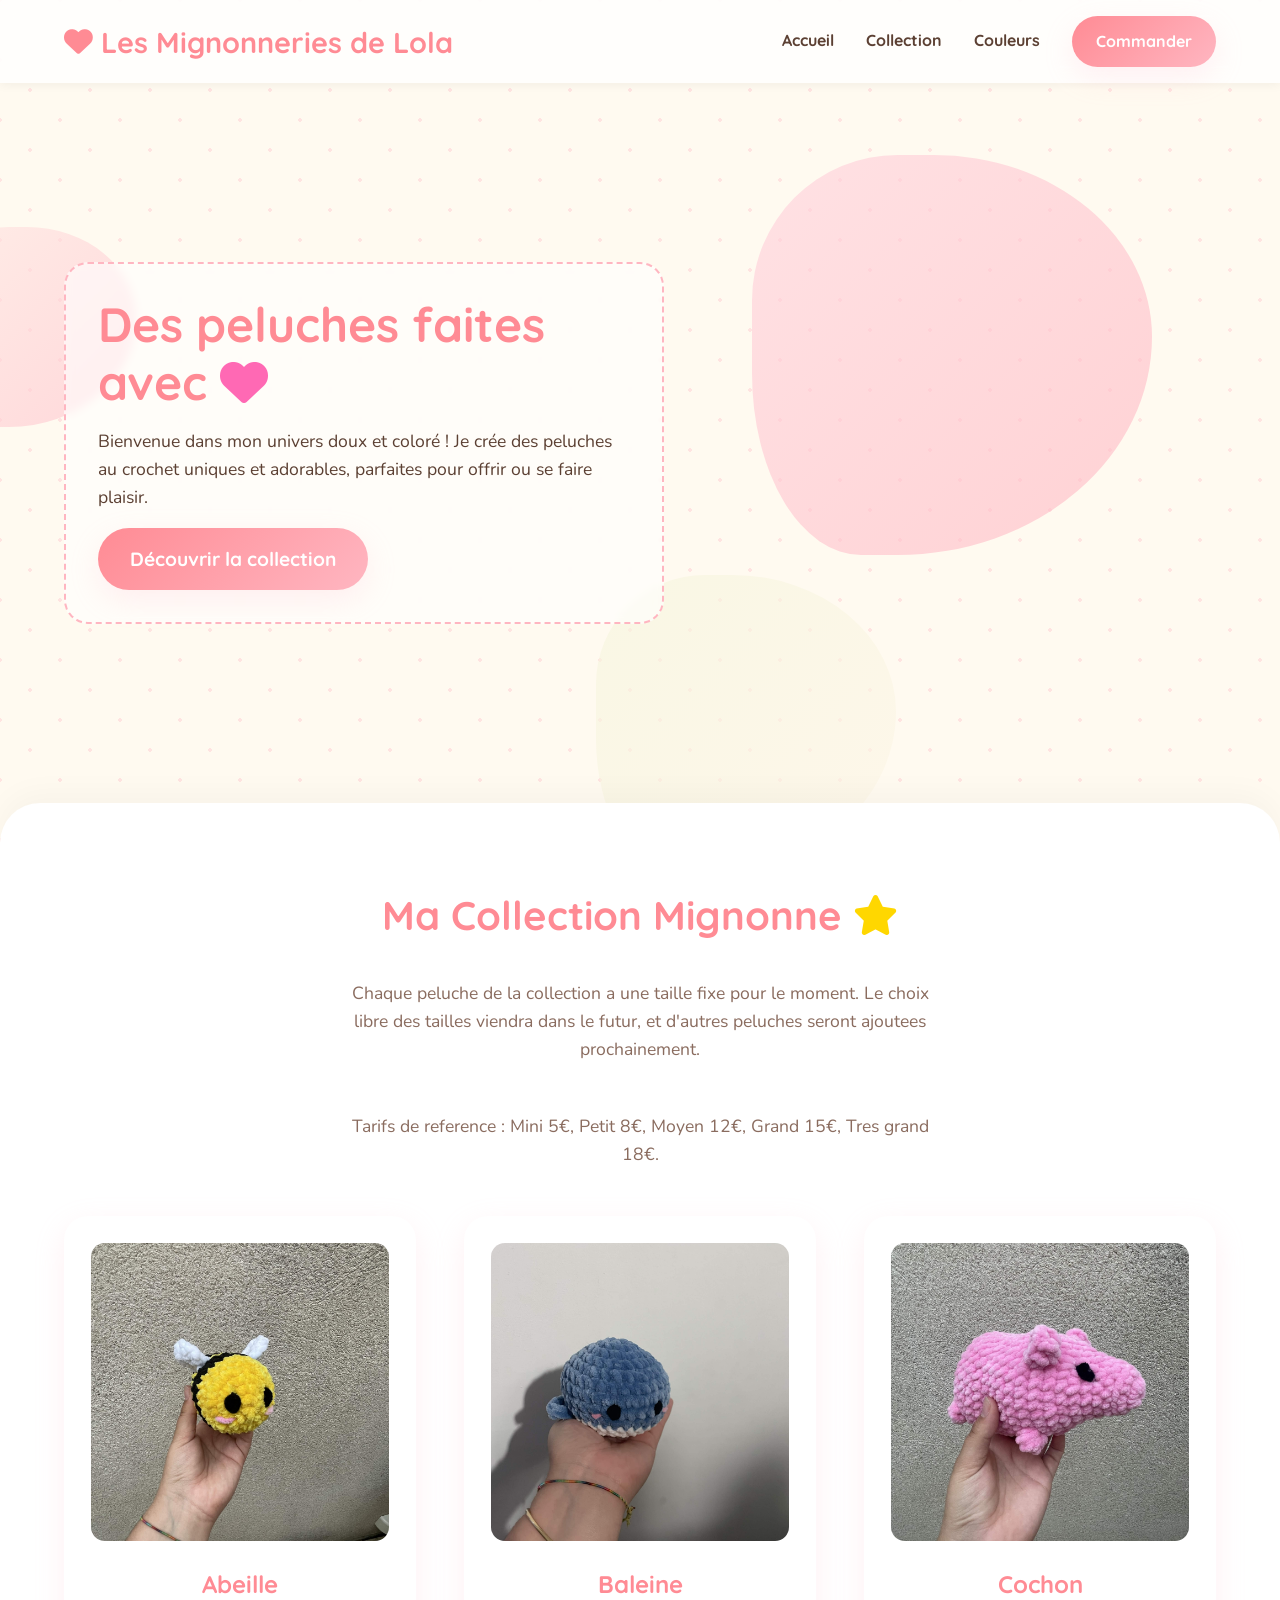
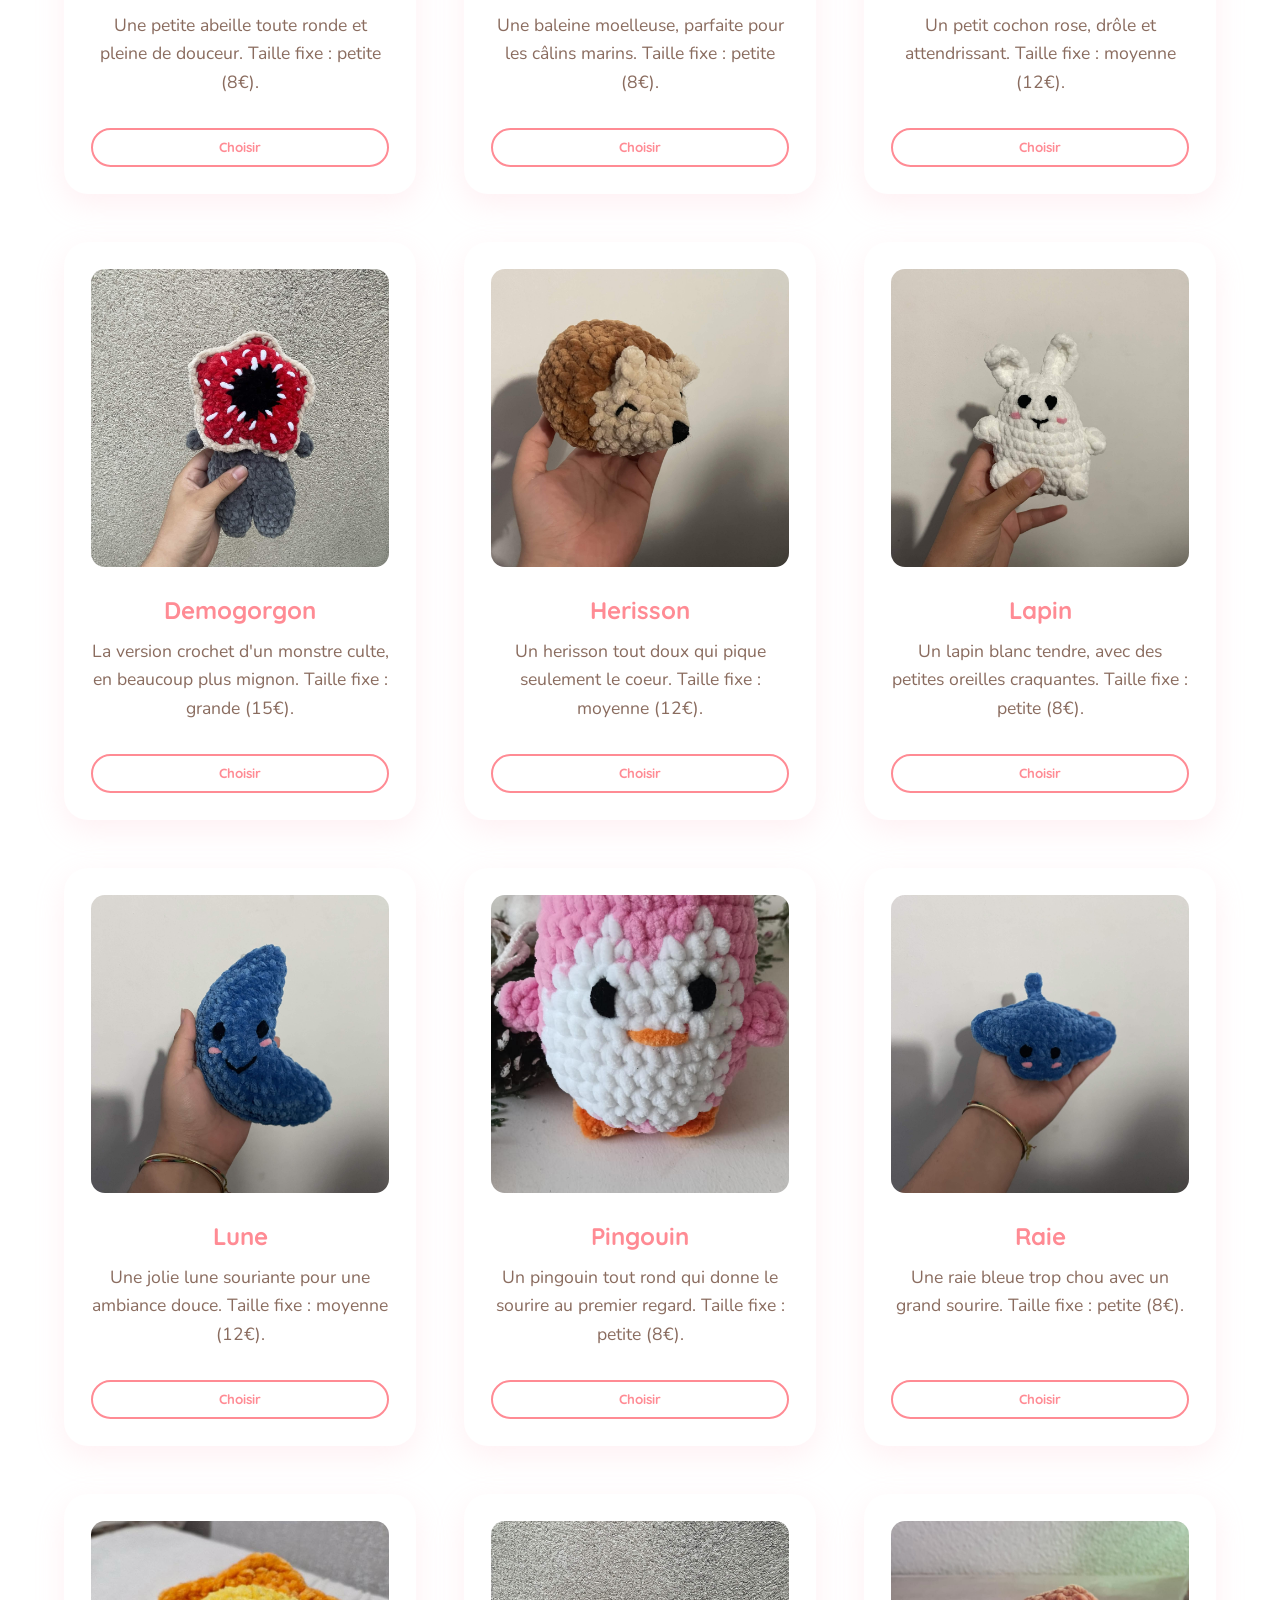
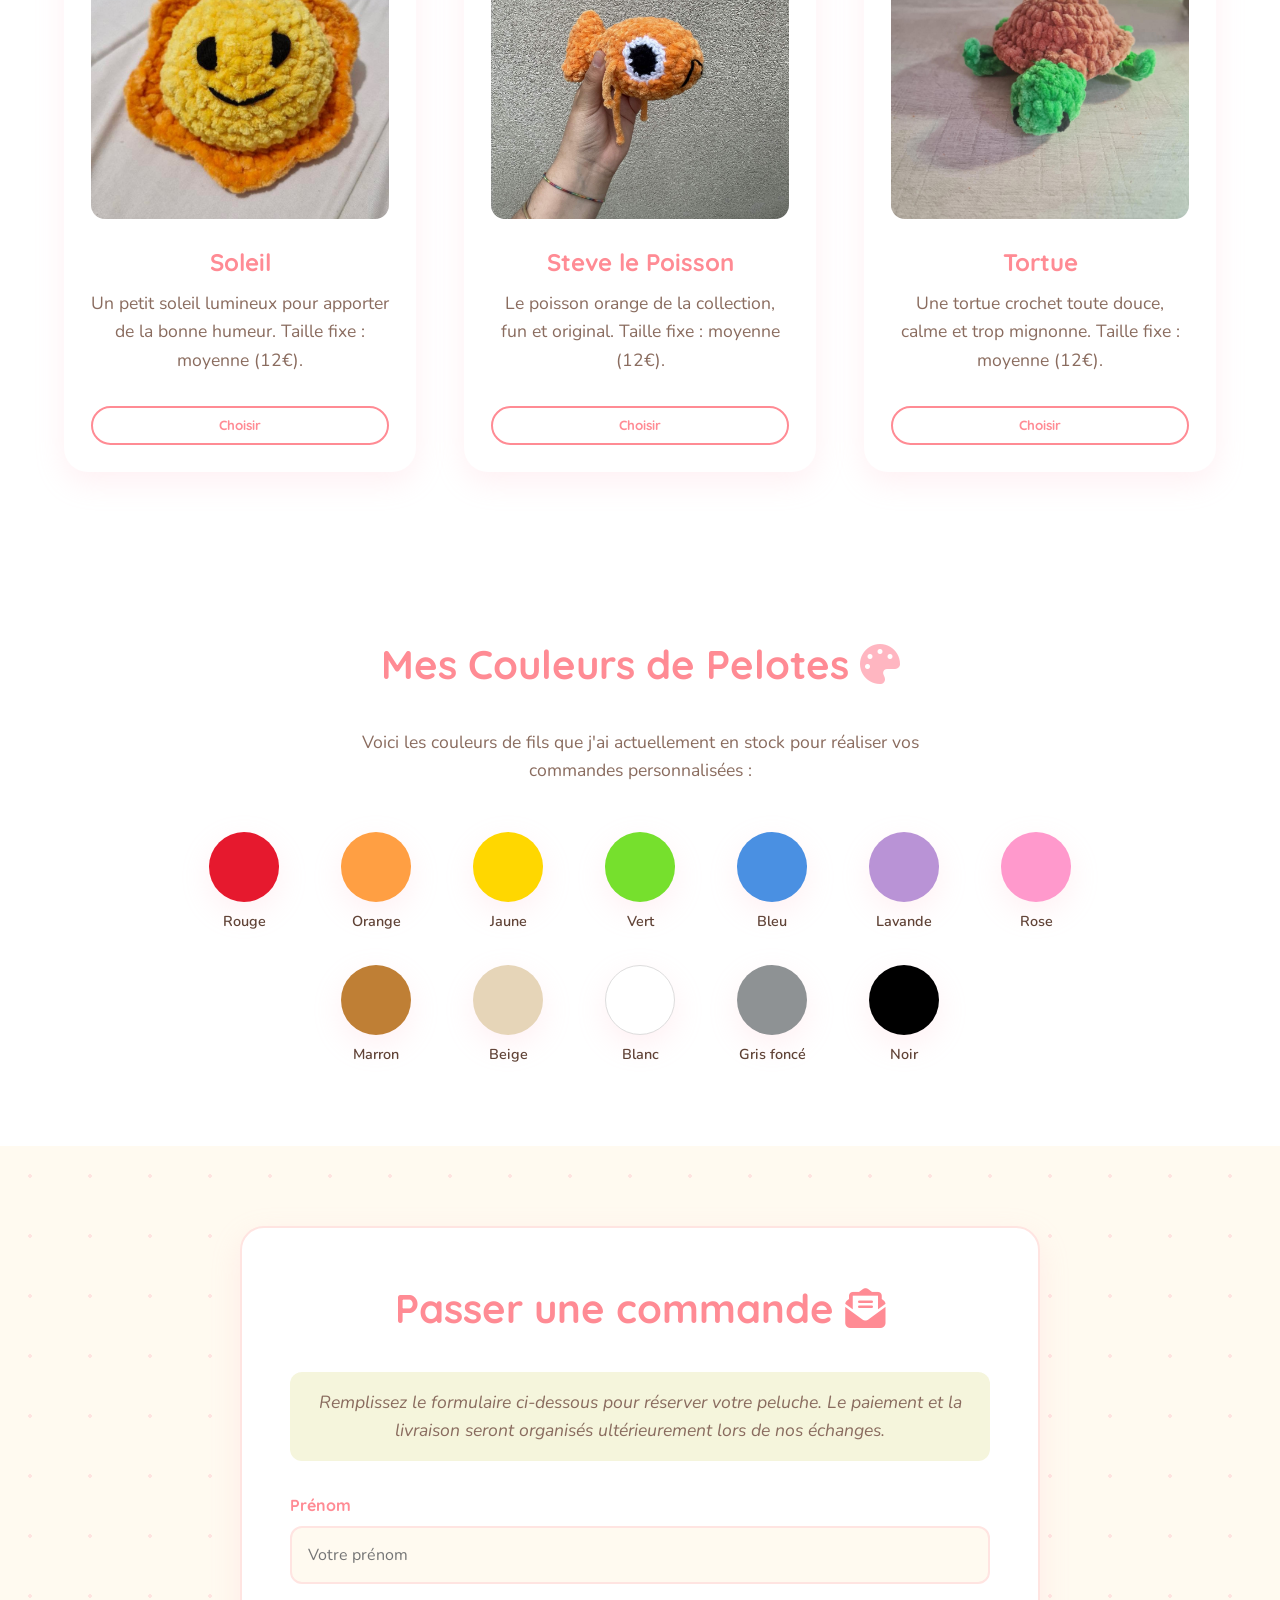
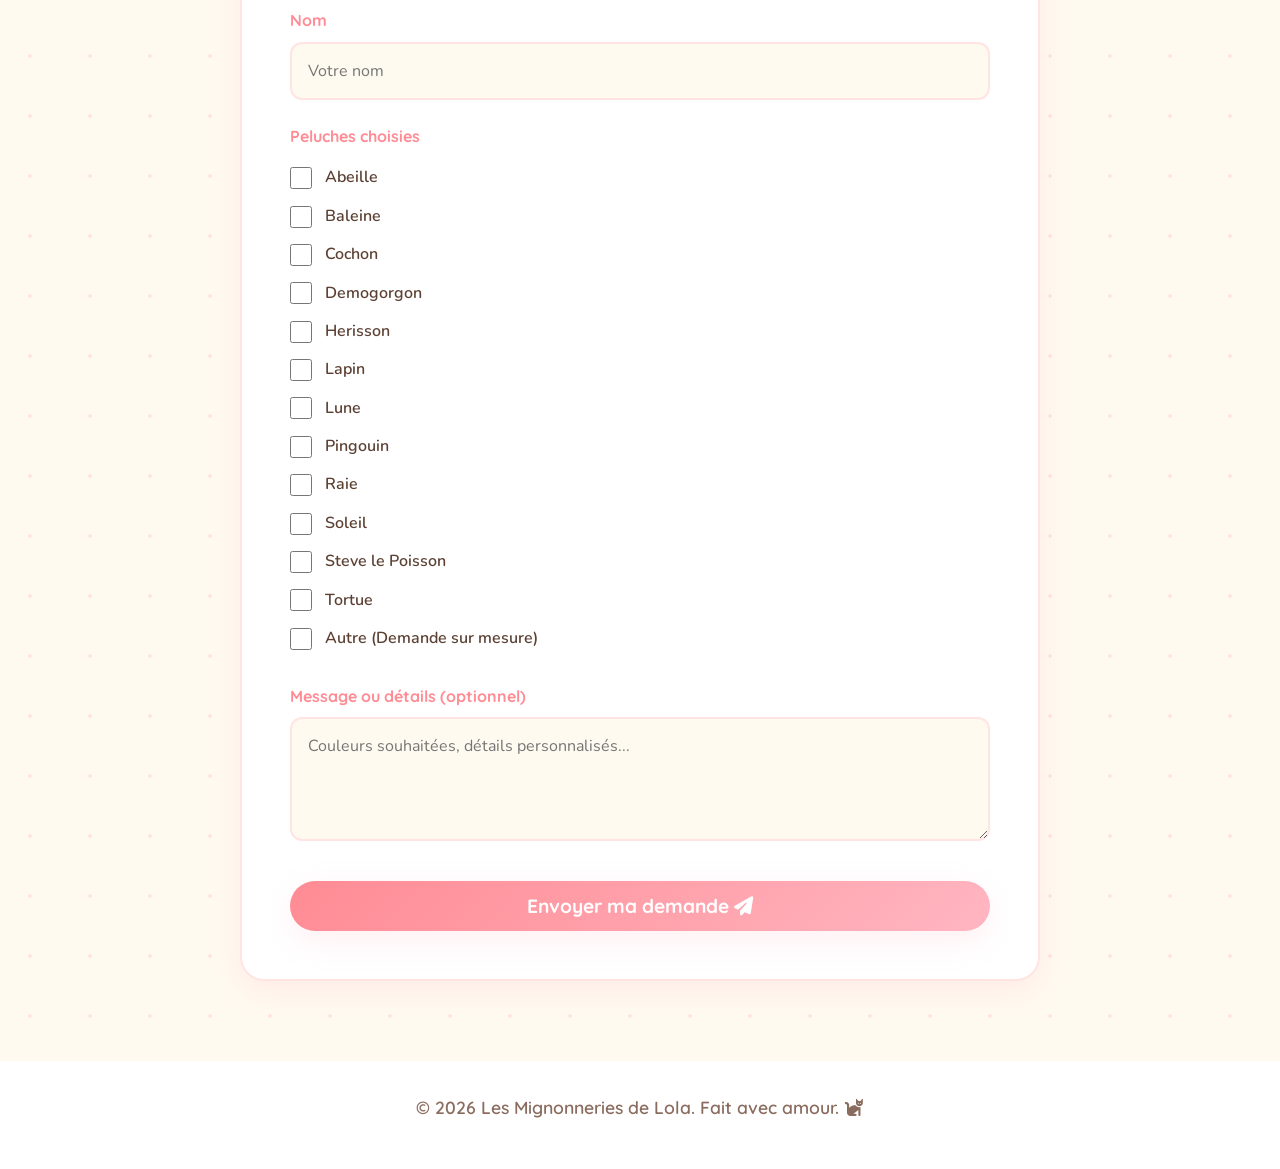
==== index.html @ b4869b49 "Add files via upload" ====
<!DOCTYPE html>
<html lang="fr">

<head>
    <meta charset="UTF-8">
    <meta name="viewport" content="width=device-width, initial-scale=1.0">
    <title>Les Mignonneries de Lola - Créations au crochet</title>
    <meta name="description"
        content="Découvrez les adorables peluches au crochet faites à la main par Lola. Commandez votre peluche unique !">
    <link
        href="https://fonts.googleapis.com/css2?family=Nunito:wght@400;600;800&family=Quicksand:wght@500;700&display=swap"
        rel="stylesheet">
    <link rel="stylesheet" href="style.css">
    <!-- FontAwesome for cute icons -->
    <link rel="stylesheet" href="https://cdnjs.cloudflare.com/ajax/libs/font-awesome/6.4.0/css/all.min.css">
</head>

<body>
    <header class="header">
        <div class="logo">
            <i class="fa-solid fa-heart" style="color: #ff8b94;"></i> Les Mignonneries de Lola
        </div>
        <nav class="nav">
            <ul>
                <li><a href="#accueil">Accueil</a></li>
                <li><a href="#collection">Collection</a></li>
                <li><a href="#couleurs">Couleurs</a></li>
                <li><a href="#commander" class="btn-primary">Commander</a></li>
            </ul>
        </nav>
    </header>

    <main>
        <section id="accueil" class="hero">
            <div class="hero-content">
                <h1>Des peluches faites avec <i class="fa-solid fa-heart" style="color: #ff69b4;"></i></h1>
                <p>Bienvenue dans mon univers doux et coloré ! Je crée des peluches au crochet uniques et adorables,
                    parfaites pour offrir ou se faire plaisir.</p>
                <a href="#collection" class="btn-primary btn-large">Découvrir la collection</a>
            </div>
            <div class="hero-decorations">
                <!-- Decorative elements will be styled in CSS -->
                <div class="blob shape-1"></div>
                <div class="blob shape-2"></div>
                <div class="blob shape-3"></div>
            </div>
        </section>

        <section id="collection" class="collection">
            <h2>Ma Collection Mignonne <i class="fa-solid fa-star" style="color: #ffd700;"></i></h2>
            <p class="colors-desc">Chaque peluche de la collection a une taille fixe pour le moment. Le choix libre des tailles
                viendra dans le futur, et d'autres peluches seront ajoutees prochainement.</p>
            <p class="colors-desc">Tarifs de reference : Mini 5€, Petit 8€, Moyen 12€, Grand 15€, Tres grand 18€.</p>
            <div class="grid">
                <div class="card">
                    <div class="card-img-wrapper">
                        <img src="images/abeille.jpg" alt="Abeille en peluche">
                    </div>
                    <div class="card-content">
                        <h3>Abeille</h3>
                        <p>Une petite abeille toute ronde et pleine de douceur. Taille fixe : petite (8€).</p>
                        <button class="btn-secondary" onclick="selectPlushie('Abeille')">Choisir</button>
                    </div>
                </div>
                <div class="card">
                    <div class="card-img-wrapper">
                        <img src="images/baleine.jpg" alt="Baleine en peluche">
                    </div>
                    <div class="card-content">
                        <h3>Baleine</h3>
                        <p>Une baleine moelleuse, parfaite pour les câlins marins. Taille fixe : petite (8€).</p>
                        <button class="btn-secondary" onclick="selectPlushie('Baleine')">Choisir</button>
                    </div>
                </div>
                <div class="card">
                    <div class="card-img-wrapper">
                        <img src="images/cochon.jpg" alt="Cochon en peluche">
                    </div>
                    <div class="card-content">
                        <h3>Cochon</h3>
                        <p>Un petit cochon rose, drôle et attendrissant. Taille fixe : moyenne (12€).</p>
                        <button class="btn-secondary" onclick="selectPlushie('Cochon')">Choisir</button>
                    </div>
                </div>
                <div class="card">
                    <div class="card-img-wrapper">
                        <img src="images/demogorgon.jpg" alt="Demogorgon en peluche">
                    </div>
                    <div class="card-content">
                        <h3>Demogorgon</h3>
                        <p>La version crochet d'un monstre culte, en beaucoup plus mignon. Taille fixe : grande (15€).</p>
                        <button class="btn-secondary" onclick="selectPlushie('Demogorgon')">Choisir</button>
                    </div>
                </div>
                <div class="card">
                    <div class="card-img-wrapper">
                        <img src="images/herisson.jpg" alt="Herisson en peluche">
                    </div>
                    <div class="card-content">
                        <h3>Herisson</h3>
                        <p>Un herisson tout doux qui pique seulement le coeur. Taille fixe : moyenne (12€).</p>
                        <button class="btn-secondary" onclick="selectPlushie('Herisson')">Choisir</button>
                    </div>
                </div>
                <div class="card">
                    <div class="card-img-wrapper">
                        <img src="images/lapin.jpg" alt="Lapin en peluche">
                    </div>
                    <div class="card-content">
                        <h3>Lapin</h3>
                        <p>Un lapin blanc tendre, avec des petites oreilles craquantes. Taille fixe : petite (8€).</p>
                        <button class="btn-secondary" onclick="selectPlushie('Lapin')">Choisir</button>
                    </div>
                </div>
                <div class="card">
                    <div class="card-img-wrapper">
                        <img src="images/lune.jpg" alt="Lune en peluche">
                    </div>
                    <div class="card-content">
                        <h3>Lune</h3>
                        <p>Une jolie lune souriante pour une ambiance douce. Taille fixe : moyenne (12€).</p>
                        <button class="btn-secondary" onclick="selectPlushie('Lune')">Choisir</button>
                    </div>
                </div>
                <div class="card">
                    <div class="card-img-wrapper">
                        <img src="images/pingouin.jpg" alt="Pingouin en peluche">
                    </div>
                    <div class="card-content">
                        <h3>Pingouin</h3>
                        <p>Un pingouin tout rond qui donne le sourire au premier regard. Taille fixe : petite (8€).</p>
                        <button class="btn-secondary" onclick="selectPlushie('Pingouin')">Choisir</button>
                    </div>
                </div>
                <div class="card">
                    <div class="card-img-wrapper">
                        <img src="images/raie.jpg" alt="Raie en peluche">
                    </div>
                    <div class="card-content">
                        <h3>Raie</h3>
                        <p>Une raie bleue trop chou avec un grand sourire. Taille fixe : petite (8€).</p>
                        <button class="btn-secondary" onclick="selectPlushie('Raie')">Choisir</button>
                    </div>
                </div>
                <div class="card">
                    <div class="card-img-wrapper">
                        <img src="images/soleil.jpg" alt="Soleil en peluche">
                    </div>
                    <div class="card-content">
                        <h3>Soleil</h3>
                        <p>Un petit soleil lumineux pour apporter de la bonne humeur. Taille fixe : moyenne (12€).</p>
                        <button class="btn-secondary" onclick="selectPlushie('Soleil')">Choisir</button>
                    </div>
                </div>
                <div class="card">
                    <div class="card-img-wrapper">
                        <img src="images/steve-le-poisson.jpg" alt="Steve le poisson en peluche">
                    </div>
                    <div class="card-content">
                        <h3>Steve le Poisson</h3>
                        <p>Le poisson orange de la collection, fun et original. Taille fixe : moyenne (12€).</p>
                        <button class="btn-secondary" onclick="selectPlushie('Steve le Poisson')">Choisir</button>
                    </div>
                </div>
                <div class="card">
                    <div class="card-img-wrapper">
                        <img src="images/tortue.jpg" alt="Tortue en peluche">
                    </div>
                    <div class="card-content">
                        <h3>Tortue</h3>
                        <p>Une tortue crochet toute douce, calme et trop mignonne. Taille fixe : moyenne (12€).</p>
                        <button class="btn-secondary" onclick="selectPlushie('Tortue')">Choisir</button>
                    </div>
                </div>
            </div>
        </section>

        <section id="couleurs" class="colors-section">
            <h2>Mes Couleurs de Pelotes <i class="fa-solid fa-palette" style="color: #ffb6c1;"></i></h2>
            <p class="colors-desc">Voici les couleurs de fils que j'ai actuellement en stock pour réaliser vos commandes
                personnalisées :</p>
            <div class="colors-grid">
                <div class="color-swatch" style="--swatch-color: #E6192E;" title="Rouge">
                    <div class="color-circle"></div>
                    <span>Rouge</span>
                </div>
                <div class="color-swatch" style="--swatch-color: #FF9F43;" title="Orange">
                    <div class="color-circle"></div>
                    <span>Orange</span>
                </div>
                <div class="color-swatch" style="--swatch-color: #FFD700;" title="Jaune">
                    <div class="color-circle"></div>
                    <span>Jaune</span>
                </div>
                <div class="color-swatch" style="--swatch-color: #76E02D;" title="Vert">
                    <div class="color-circle"></div>
                    <span>Vert</span>
                </div>
                <div class="color-swatch" style="--swatch-color: #4A90E2;" title="Bleu">
                    <div class="color-circle"></div>
                    <span>Bleu</span>
                </div>
                <div class="color-swatch" style="--swatch-color: #B993D6;" title="Lavande">
                    <div class="color-circle"></div>
                    <span>Lavande</span>
                </div>
                <div class="color-swatch" style="--swatch-color: #FF99CC;" title="Rose">
                    <div class="color-circle"></div>
                    <span>Rose</span>
                </div>
                <div class="color-swatch" style="--swatch-color: #BF7F35;" title="Marron">
                    <div class="color-circle"></div>
                    <span>Marron</span>
                </div>
                <div class="color-swatch" style="--swatch-color: #E6D5B8;" title="Beige">
                    <div class="color-circle"></div>
                    <span>Beige</span>
                </div>
                <div class="color-swatch" style="--swatch-color: #ffffff;" title="Blanc">
                    <div class="color-circle" style="border: 1px solid #ddd;"></div>
                    <span>Blanc</span>
                </div>
                <div class="color-swatch" style="--swatch-color: #8E9294;" title="Gris foncé">
                    <div class="color-circle"></div>
                    <span>Gris foncé</span>
                </div>
                <div class="color-swatch" style="--swatch-color: #000000;" title="Noir">
                    <div class="color-circle"></div>
                    <span>Noir</span>
                </div>
            </div>
        </section>

        <section id="commander" class="order-section">
            <div class="order-container">
                <h2>Passer une commande <i class="fa-solid fa-envelope-open-text"></i></h2>
                <p class="order-note">Remplissez le formulaire ci-dessous pour réserver votre peluche. Le paiement et la
                    livraison seront organisés ultérieurement lors de nos échanges.</p>

                <form id="orderForm" class="order-form">
                    <div class="form-group">
                        <label for="prenom">Prénom</label>
                        <input type="text" id="prenom" name="prenom" required placeholder="Votre prénom">
                    </div>
                    <div class="form-group">
                        <label for="nom">Nom</label>
                        <input type="text" id="nom" name="nom" required placeholder="Votre nom">
                    </div>
                    <div class="form-group">
                        <label>Peluches choisies</label>
                        <div class="checkbox-group" id="peluche-group">
                            <label class="checkbox-label"><input type="checkbox" name="peluche" value="Abeille"
                                    id="chk-Abeille"> Abeille
                                <input type="number" class="plushie-qty" min="1" value="1" aria-label="Quantite Abeille"
                                    style="display: none; margin-left: 8px; width: 70px;"></label>
                            <label class="checkbox-label"><input type="checkbox" name="peluche" value="Baleine"
                                    id="chk-Baleine"> Baleine
                                <input type="number" class="plushie-qty" min="1" value="1" aria-label="Quantite Baleine"
                                    style="display: none; margin-left: 8px; width: 70px;"></label>
                            <label class="checkbox-label"><input type="checkbox" name="peluche" value="Cochon"
                                    id="chk-Cochon"> Cochon
                                <input type="number" class="plushie-qty" min="1" value="1" aria-label="Quantite Cochon"
                                    style="display: none; margin-left: 8px; width: 70px;"></label>
                            <label class="checkbox-label"><input type="checkbox" name="peluche" value="Demogorgon"
                                    id="chk-Demogorgon"> Demogorgon
                                <input type="number" class="plushie-qty" min="1" value="1" aria-label="Quantite Demogorgon"
                                    style="display: none; margin-left: 8px; width: 70px;"></label>
                            <label class="checkbox-label"><input type="checkbox" name="peluche" value="Herisson"
                                    id="chk-Herisson"> Herisson
                                <input type="number" class="plushie-qty" min="1" value="1" aria-label="Quantite Herisson"
                                    style="display: none; margin-left: 8px; width: 70px;"></label>
                            <label class="checkbox-label"><input type="checkbox" name="peluche" value="Lapin"
                                    id="chk-Lapin"> Lapin
                                <input type="number" class="plushie-qty" min="1" value="1" aria-label="Quantite Lapin"
                                    style="display: none; margin-left: 8px; width: 70px;"></label>
                            <label class="checkbox-label"><input type="checkbox" name="peluche" value="Lune"
                                    id="chk-Lune"> Lune
                                <input type="number" class="plushie-qty" min="1" value="1" aria-label="Quantite Lune"
                                    style="display: none; margin-left: 8px; width: 70px;"></label>
                            <label class="checkbox-label"><input type="checkbox" name="peluche" value="Pingouin"
                                    id="chk-Pingouin"> Pingouin
                                <input type="number" class="plushie-qty" min="1" value="1" aria-label="Quantite Pingouin"
                                    style="display: none; margin-left: 8px; width: 70px;"></label>
                            <label class="checkbox-label"><input type="checkbox" name="peluche" value="Raie"
                                    id="chk-Raie"> Raie
                                <input type="number" class="plushie-qty" min="1" value="1" aria-label="Quantite Raie"
                                    style="display: none; margin-left: 8px; width: 70px;"></label>
                            <label class="checkbox-label"><input type="checkbox" name="peluche" value="Soleil"
                                    id="chk-Soleil"> Soleil
                                <input type="number" class="plushie-qty" min="1" value="1" aria-label="Quantite Soleil"
                                    style="display: none; margin-left: 8px; width: 70px;"></label>
                            <label class="checkbox-label"><input type="checkbox" name="peluche" value="Steve le Poisson"
                                    id="chk-Steve le Poisson"> Steve le Poisson
                                <input type="number" class="plushie-qty" min="1" value="1"
                                    aria-label="Quantite Steve le Poisson"
                                    style="display: none; margin-left: 8px; width: 70px;"></label>
                            <label class="checkbox-label"><input type="checkbox" name="peluche" value="Tortue"
                                    id="chk-Tortue"> Tortue
                                <input type="number" class="plushie-qty" min="1" value="1" aria-label="Quantite Tortue"
                                    style="display: none; margin-left: 8px; width: 70px;"></label>
                            <label class="checkbox-label"><input type="checkbox" name="peluche"
                                    value="Autre (Sur mesure)" id="chk-Sur mesure"> Autre (Demande sur mesure)
                                <input type="number" class="plushie-qty" min="1" value="1"
                                    aria-label="Quantite Sur mesure"
                                    style="display: none; margin-left: 8px; width: 70px;"></label>
                        </div>
                        <p id="qty-info-text" style="display: none; font-size: 0.9em; color: var(--text-light); margin-top: 5px; font-style: italic;">
                            <i class="fa-solid fa-circle-info"></i> Cochez une peluche pour afficher sa quantite.
                        </p>
                    </div>
                    <div class="form-group" id="custom-size-group" style="display: none;">
                        <label for="taille">Taille de la peluche</label>
                        <select id="taille" name="taille">
                            <option value="" disabled selected>Choisir une taille...</option>
                            <option value="Mini">Mini</option>
                            <option value="Petit">Petit</option>
                            <option value="Moyen">Moyen</option>
                            <option value="Grand">Grand</option>
                            <option value="Tres grand">Tres grand</option>
                        </select>
                        <p id="sur-mesure-info-text" style="font-size: 0.9em; color: var(--text-light); margin-top: 5px; font-style: italic;">
                            <i class="fa-solid fa-circle-info"></i> Ce choix de taille apparait uniquement pour les demandes
                            sur mesure. Le prix est estime selon la taille choisie mais reste non fixe car il peut etre ajuste selon les possibilites de la creatrice.
                        </p>
                    </div>
                    <div class="form-group" id="color-config-group" style="display: none;">
                        <label>Couleurs par peluche</label>
                        <div id="color-config-list"></div>
                        <p id="color-info-text-1" style="font-size: 0.9em; color: var(--text-light); margin-top: 5px; font-style: italic;">
                            <i class="fa-solid fa-circle-info"></i> Choisissez les couleurs pour chaque peluche (et chaque
                            exemplaire).
                        </p>
                        <p id="color-info-text-2" style="font-size: 0.9em; color: var(--text-light); margin-top: 5px; font-style: italic;">
                            <i class="fa-solid fa-circle-info"></i> Si vous souhaitez plus de 2 couleurs, indiquez les couleurs
                            supplementaires dans le champ "Message" en bas du formulaire.
                        </p>
                    </div>
                    <div class="form-group" id="live-total-group" style="display: none;">
                        <label>Tarif</label>
                        <p id="live-total-price" style="font-weight: 700; color: var(--accent-color); margin: 0;">
                            0€
                        </p>
                        <p id="live-total-info-text" style="font-size: 0.9em; color: var(--text-light); margin-top: 5px; font-style: italic;">
                            Le total se met a jour automatiquement selon vos choix.
                        </p>
                    </div>
                    <div class="form-group">
                        <label for="message">Message ou détails (optionnel)</label>
                        <textarea id="message" name="message" rows="4"
                            placeholder="Couleurs souhaitées, détails personnalisés..."></textarea>
                    </div>
                    <button type="submit" class="btn-primary btn-submit">Envoyer ma demande <i
                            class="fa-solid fa-paper-plane"></i></button>
                </form>

                <div id="successMessage" class="success-message hidden">
                    <i class="fa-solid fa-circle-check"></i>
                    <h3>Merci pour votre commande !</h3>
                    <p>Votre demande a bien été enregistrée. Je vous contacterai très bientôt pour finaliser les
                        détails.</p>
                </div>
            </div>
        </section>
    </main>

    <footer>
        <p>&copy; 2026 Les Mignonneries de Lola. Fait avec amour. <i class="fa-solid fa-cat" style="cursor: pointer;"
                onclick="window.location.href='admin.html'" title="..."></i></p>
    </footer>

    <script src="script.js"></script>
</body>

</html>
---- style.css ----
:root {
    --primary-color: #ffb6c1; /* Soft pink */
    --primary-light: #ffe4e1; /* Lighter pink */
    --secondary-color: #f5f5dc; /* Beige */
    --accent-color: #ff8b94; /* Darker cute pink */
    --text-color: #5c4033; /* Dark brown for a softer look than black */
    --text-light: #8a6c5f;
    --white: #ffffff;
    --background: #fffaf0; /* Floral white / very pale beige */
    
    --font-heading: 'Quicksand', sans-serif;
    --font-body: 'Nunito', sans-serif;
    
    --shadow-soft: 0 10px 30px rgba(255, 182, 193, 0.2);
    --shadow-hover: 0 15px 40px rgba(255, 182, 193, 0.4);
    
    --border-radius: 24px;
}

* {
    margin: 0;
    padding: 0;
    box-sizing: border-box;
}

html {
    scroll-behavior: smooth;
}

body {
    font-family: var(--font-body);
    background-color: var(--background);
    color: var(--text-color);
    line-height: 1.6;
    background-image: 
        radial-gradient(var(--primary-light) 2px, transparent 2px),
        radial-gradient(var(--primary-light) 2px, transparent 2px);
    background-size: 60px 60px;
    background-position: 0 0, 30px 30px;
    overflow-x: hidden;
}

h1, h2, h3, h4 {
    font-family: var(--font-heading);
    color: var(--accent-color);
    font-weight: 700;
}

/* Typography */
h1 { font-size: 3rem; margin-bottom: 1rem; line-height: 1.2; }
h2 { font-size: 2.5rem; margin-bottom: 2rem; text-align: center; }
h3 { font-size: 1.5rem; margin-bottom: 0.5rem; }
p { margin-bottom: 1rem; font-size: 1.1rem; }

/* Buttons */
.btn-primary {
    display: inline-block;
    background: linear-gradient(135deg, var(--accent-color), var(--primary-color));
    color: var(--white);
    padding: 0.8rem 1.5rem;
    border-radius: 50px;
    text-decoration: none;
    font-weight: 800;
    font-family: var(--font-heading);
    border: none;
    cursor: pointer;
    transition: transform 0.3s cubic-bezier(0.175, 0.885, 0.32, 1.275), box-shadow 0.3s ease;
    box-shadow: var(--shadow-soft);
}

.btn-primary:hover {
    transform: translateY(-5px) scale(1.05);
    box-shadow: var(--shadow-hover);
}

.btn-secondary {
    display: inline-block;
    background-color: var(--white);
    color: var(--accent-color);
    padding: 0.6rem 1.2rem;
    border-radius: 50px;
    text-decoration: none;
    font-weight: 700;
    font-family: var(--font-heading);
    border: 2px solid var(--accent-color);
    cursor: pointer;
    transition: all 0.3s ease;
}

.btn-secondary:hover {
    background-color: var(--accent-color);
    color: var(--white);
}

.btn-large {
    font-size: 1.2rem;
    padding: 1rem 2rem;
}

/* Header */
.header {
    display: flex;
    justify-content: space-between;
    align-items: center;
    padding: 1rem 5%;
    background: rgba(255, 255, 255, 0.8);
    backdrop-filter: blur(10px);
    position: sticky;
    top: 0;
    z-index: 1000;
    box-shadow: 0 2px 10px rgba(0,0,0,0.05);
}

.logo {
    font-family: var(--font-heading);
    font-size: 1.8rem;
    font-weight: 800;
    color: var(--accent-color);
    display: flex;
    align-items: center;
    gap: 0.5rem;
}

.nav ul {
    display: flex;
    list-style: none;
    align-items: center;
    gap: 2rem;
}

.nav a:not(.btn-primary) {
    text-decoration: none;
    color: var(--text-color);
    font-weight: 700;
    font-family: var(--font-heading);
    transition: color 0.3s ease;
}

.nav a:not(.btn-primary):hover {
    color: var(--accent-color);
}

/* Hero Section */
.hero {
    min-height: 80vh;
    display: flex;
    align-items: center;
    padding: 2rem 5%;
    position: relative;
    overflow: hidden;
}

.hero-content {
    flex: 1;
    max-width: 600px;
    position: relative;
    z-index: 10;
    background: rgba(255, 255, 255, 0.6);
    padding: 2rem;
    border-radius: var(--border-radius);
    backdrop-filter: blur(5px);
    border: 2px dashed var(--primary-color);
}

.hero-decorations {
    position: absolute;
    top: 0;
    right: 0;
    bottom: 0;
    left: 0;
    z-index: 1;
    pointer-events: none;
}

.blob {
    position: absolute;
    background: linear-gradient(135deg, var(--primary-light), var(--primary-color));
    border-radius: 40% 60% 70% 30% / 40% 50% 60% 50%;
    animation: morph 8s ease-in-out infinite;
    opacity: 0.6;
}

.shape-1 {
    width: 400px;
    height: 400px;
    top: 10%;
    right: 10%;
    background: linear-gradient(135deg, #ffd1dc, #ffb6c1);
}

.shape-2 {
    width: 300px;
    height: 300px;
    bottom: -10%;
    right: 30%;
    background: linear-gradient(135deg, var(--secondary-color), #fdf5e6);
    animation-delay: 2s;
}

.shape-3 {
    width: 200px;
    height: 200px;
    top: 20%;
    left: -5%;
    background: linear-gradient(135deg, #ffe4e1, #ffc0cb);
    animation-delay: 4s;
}

@keyframes morph {
    0%, 100% { border-radius: 40% 60% 70% 30% / 40% 50% 60% 50%; }
    34% { border-radius: 70% 30% 50% 50% / 30% 30% 70% 70%; }
    67% { border-radius: 100% 60% 60% 100% / 100% 100% 60% 60%; }
}

/* Collection Section */
.collection {
    padding: 5rem 5%;
    background-color: var(--white);
    border-radius: 40px 40px 0 0;
    box-shadow: 0 -10px 30px rgba(0,0,0,0.03);
    position: relative;
    z-index: 10;
}

.grid {
    display: grid;
    grid-template-columns: repeat(auto-fit, minmax(280px, 1fr));
    gap: 3rem;
    max-width: 1200px;
    margin: 0 auto;
}

.card {
    background: var(--white);
    border-radius: var(--border-radius);
    padding: 1.5rem;
    box-shadow: var(--shadow-soft);
    transition: transform 0.3s ease, box-shadow 0.3s ease;
    border: 3px solid transparent;
    display: flex;
    flex-direction: column;
}

.card:hover {
    transform: translateY(-10px);
    box-shadow: var(--shadow-hover);
    border-color: var(--primary-light);
}

.card-img-wrapper {
    width: 100%;
    aspect-ratio: 1;
    border-radius: calc(var(--border-radius) - 10px);
    overflow: hidden;
    margin-bottom: 1.5rem;
    background-color: var(--secondary-color);
}

.card-img-wrapper img {
    width: 100%;
    height: 100%;
    object-fit: cover;
    transition: transform 0.5s ease;
}

.card:hover .card-img-wrapper img {
    transform: scale(1.1);
}

.card-content {
    text-align: center;
    flex-grow: 1;
    display: flex;
    flex-direction: column;
}

.card-content p {
    color: var(--text-light);
    flex-grow: 1;
}

.card-content button {
    margin-top: 1rem;
}

/* Colors Section */
.colors-section {
    padding: 5rem 5%;
    background-color: var(--white);
    position: relative;
    z-index: 10;
}

.colors-desc {
    text-align: center;
    max-width: 600px;
    margin: 0 auto 3rem auto;
    color: var(--text-light);
}

.colors-grid {
    display: flex;
    flex-wrap: wrap;
    justify-content: center;
    gap: 2rem;
    max-width: 1000px;
    margin: 0 auto;
}

.color-swatch {
    display: flex;
    flex-direction: column;
    align-items: center;
    gap: 0.5rem;
    width: 100px;
    transition: transform 0.3s ease;
}

.color-swatch:hover {
    transform: translateY(-5px);
}

.color-circle {
    width: 70px;
    height: 70px;
    border-radius: 50%;
    background-color: var(--swatch-color);
    box-shadow: var(--shadow-soft);
    position: relative;
    border: 2px solid transparent;
}

.color-swatch span {
    font-size: 0.9rem;
    font-weight: 600;
    text-align: center;
    color: var(--text-color);
}

.form-row {
    display: flex;
    gap: 1.5rem;
}

.form-row .form-group {
    flex: 1;
}

@media (max-width: 768px) {
    .form-row {
        flex-direction: column;
        gap: 1.5rem;
    }
}

/* Order Section */
.order-section {
    padding: 5rem 5%;
    background: var(--background);
    background-image: radial-gradient(var(--primary-light) 2px, transparent 2px);
    background-size: 60px 60px;
}

.order-container {
    max-width: 800px;
    margin: 0 auto;
    background: var(--white);
    padding: 3rem;
    border-radius: var(--border-radius);
    box-shadow: var(--shadow-soft);
    border: 2px solid var(--primary-light);
}

.order-note {
    text-align: center;
    color: var(--text-light);
    margin-bottom: 2rem;
    background: var(--secondary-color);
    padding: 1rem;
    border-radius: 12px;
    font-style: italic;
}

.order-form {
    display: flex;
    flex-direction: column;
    gap: 1.5rem;
}

.form-group {
    display: flex;
    flex-direction: column;
    gap: 0.5rem;
}

.form-group label {
    font-family: var(--font-heading);
    font-weight: 700;
    color: var(--accent-color);
}

.checkbox-group {
    display: flex;
    flex-direction: column;
    gap: 0.8rem;
    padding: 0.5rem 0;
}

.checkbox-label {
    display: flex;
    align-items: center;
    gap: 0.8rem;
    font-family: var(--font-body) !important;
    font-weight: 600 !important;
    cursor: pointer;
    color: var(--text-color) !important;
}

.checkbox-label input[type="checkbox"] {
    width: 22px;
    height: 22px;
    accent-color: var(--accent-color);
    cursor: pointer;
    margin: 0;
    padding: 0;
}

.form-group input,
.form-group select,
.form-group textarea {
    padding: 1rem;
    border: 2px solid var(--primary-light);
    border-radius: 12px;
    font-family: var(--font-body);
    font-size: 1rem;
    color: var(--text-color);
    transition: border-color 0.3s ease;
    background: var(--background);
}

.form-group input:focus,
.form-group select:focus,
.form-group textarea:focus {
    outline: none;
    border-color: var(--accent-color);
}

.btn-submit {
    margin-top: 1rem;
    width: 100%;
    font-size: 1.2rem;
}

.success-message {
    text-align: center;
    padding: 3rem;
    background: var(--secondary-color);
    border-radius: var(--border-radius);
    margin-top: 2rem;
    animation: fadeIn 0.5s ease;
}

.success-message i {
    font-size: 4rem;
    color: #4CAF50;
    margin-bottom: 1rem;
}

.hidden {
    display: none;
}

@keyframes fadeIn {
    from { opacity: 0; transform: translateY(-10px); }
    to { opacity: 1; transform: translateY(0); }
}

/* Footer */
footer {
    text-align: center;
    padding: 2rem;
    background: var(--white);
    color: var(--text-light);
    font-family: var(--font-heading);
    font-weight: 600;
}

/* Responsive */
@media (max-width: 768px) {
    .header {
        flex-direction: row;
        gap: 0.6rem;
        padding: 0.55rem 0.8rem;
        align-items: center;
    }

    .logo {
        font-size: 1.15rem;
        gap: 0.3rem;
        white-space: nowrap;
    }

    .nav {
        min-width: 0;
        flex: 1;
    }
    
    .nav ul {
        flex-wrap: nowrap;
        justify-content: flex-end;
        gap: 0.45rem;
        overflow-x: auto;
        padding-bottom: 0.2rem;
    }

    .nav a {
        font-size: 0.82rem;
        padding: 0.3rem 0.5rem;
        white-space: nowrap;
    }
    
    .hero {
        text-align: center;
        padding: 3rem 1rem;
        min-height: auto;
    }
    
    .hero-content {
        padding: 1.5rem;
    }
    
    .hero-decorations {
        opacity: 0.4;
    }
    
    .shape-1 { width: 250px; height: 250px; top: 0; right: -50px; }
    .shape-2 { width: 180px; height: 180px; right: -20px; }
    .shape-3 { width: 120px; height: 120px; left: -20px; }
    
    h1 {
        font-size: 2.2rem;
    }
    
    h2 {
        font-size: 2rem;
    }
    
    .collection {
        padding: 3rem 1rem;
        border-radius: 20px 20px 0 0;
    }
    
    .grid {
        grid-template-columns: 1fr;
        gap: 2rem;
    }
    
    .order-section {
        padding: 3rem 1rem;
    }
    
    .order-container {
        padding: 1.5rem;
    }
}
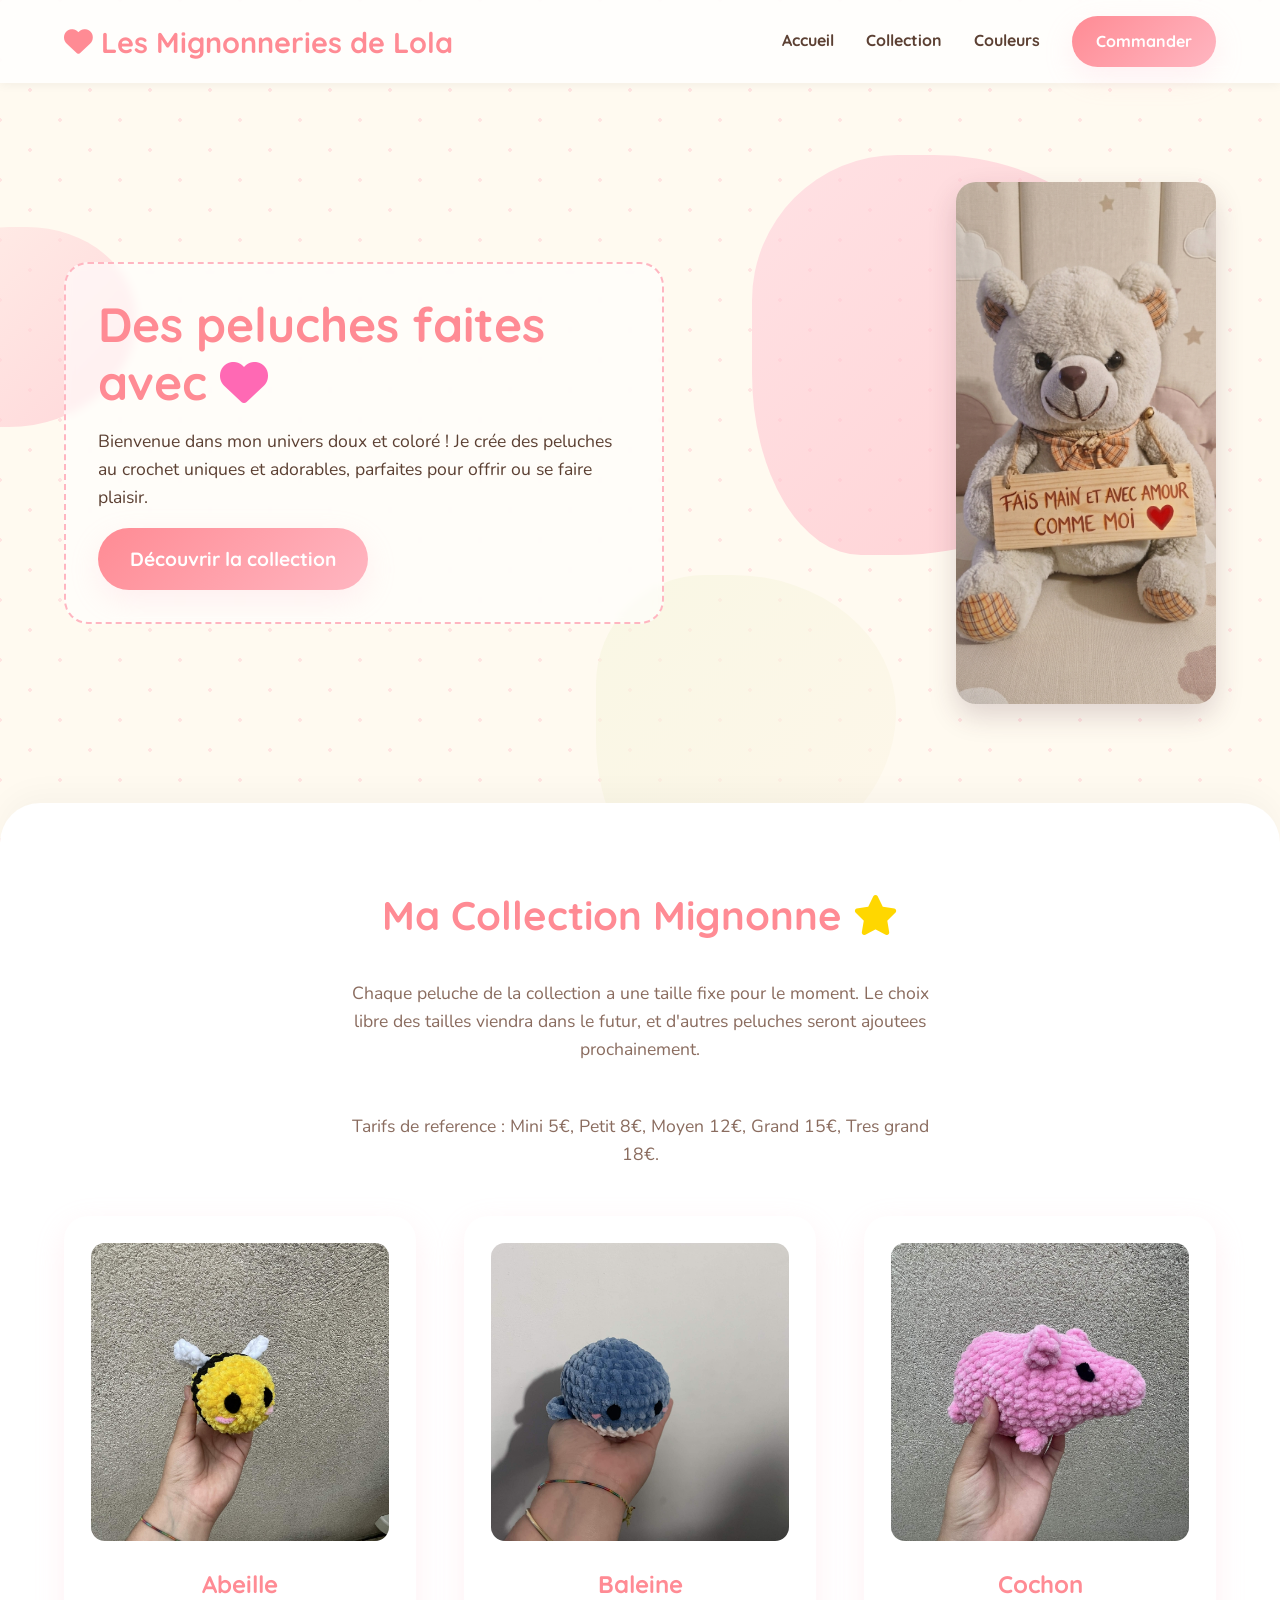
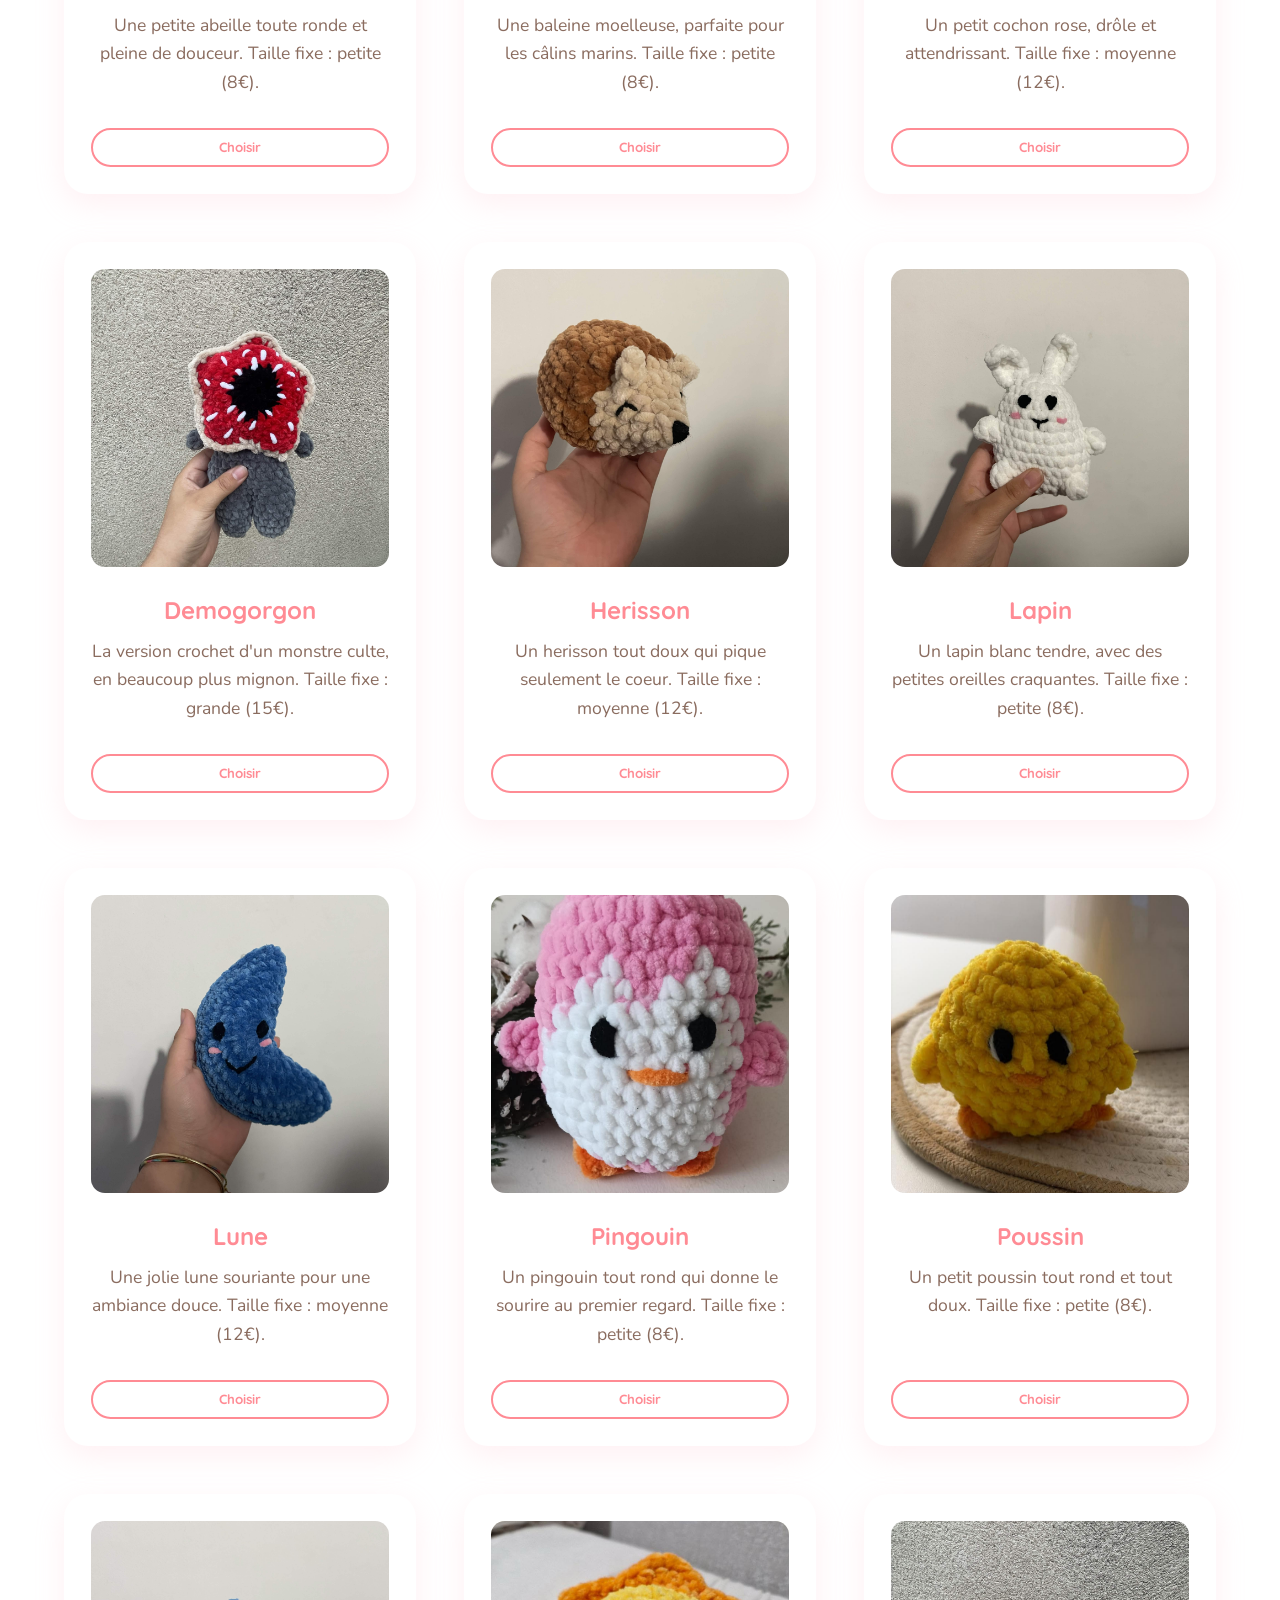
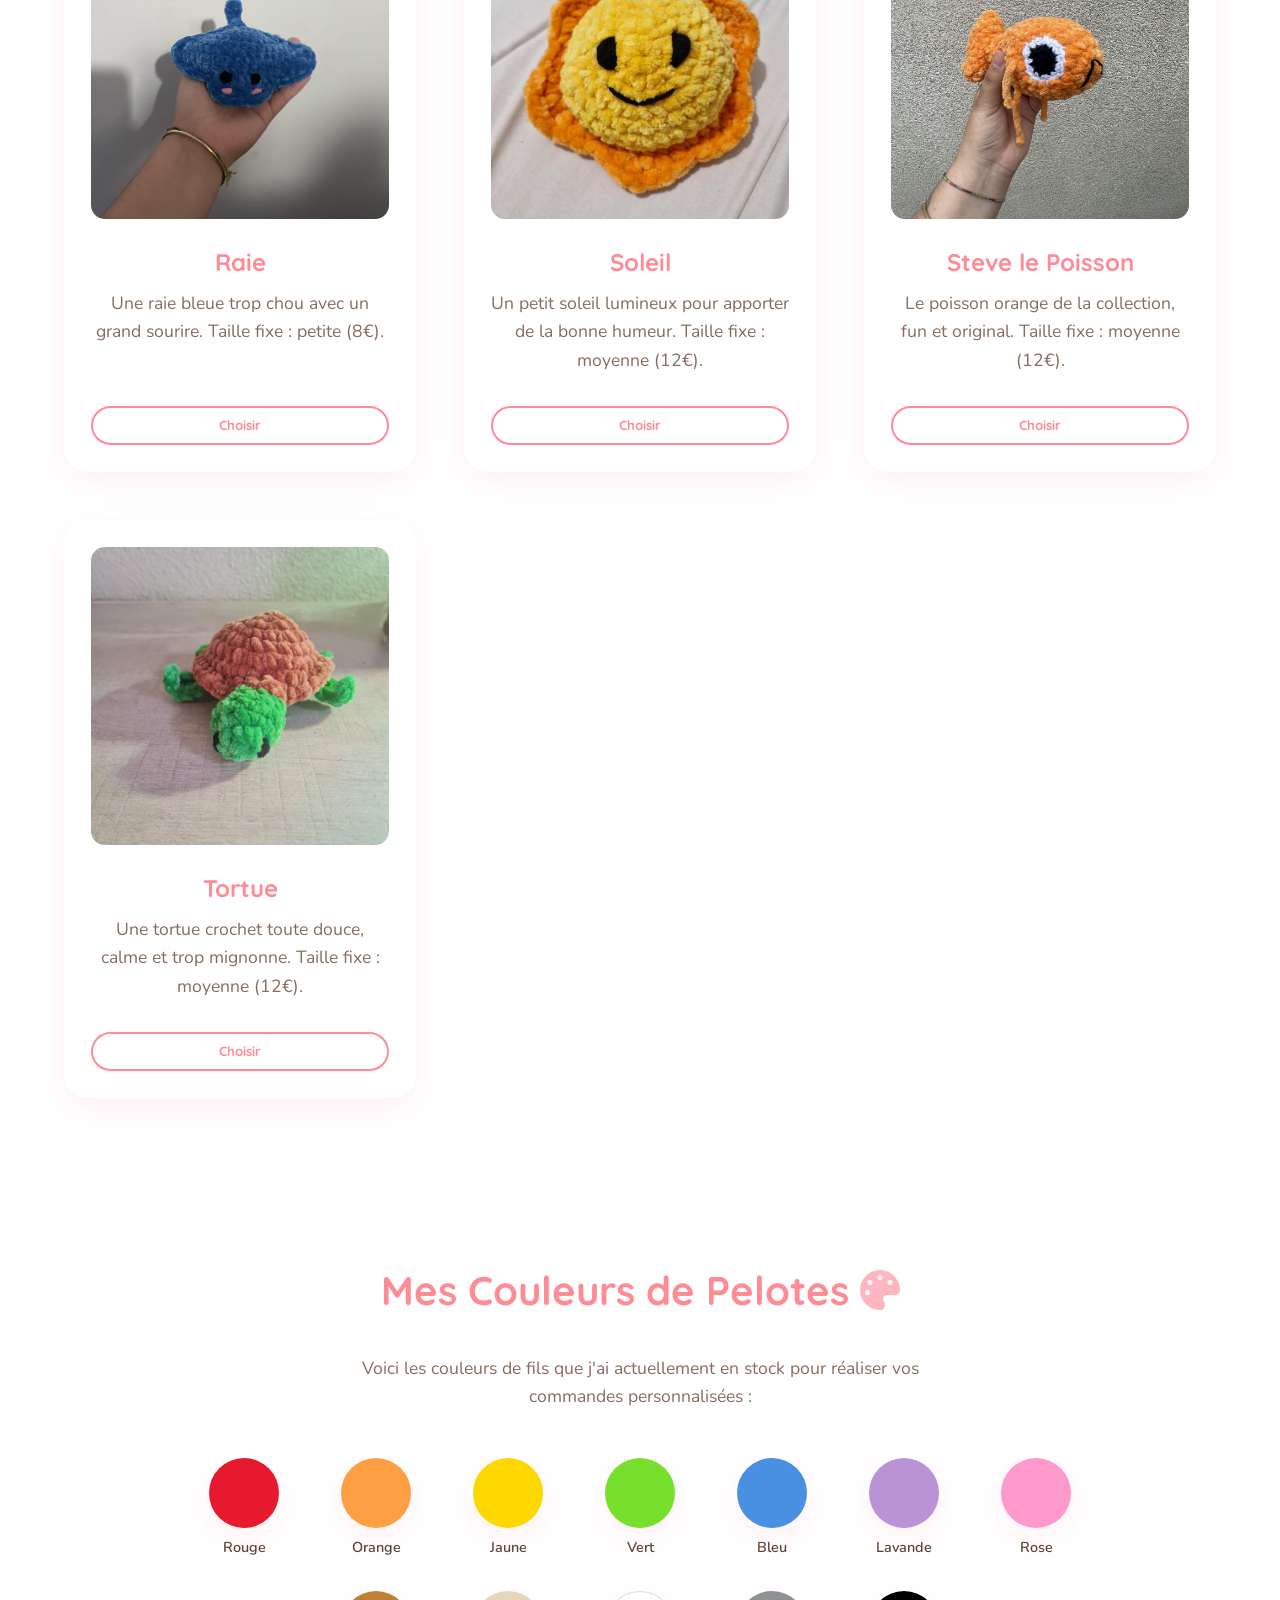
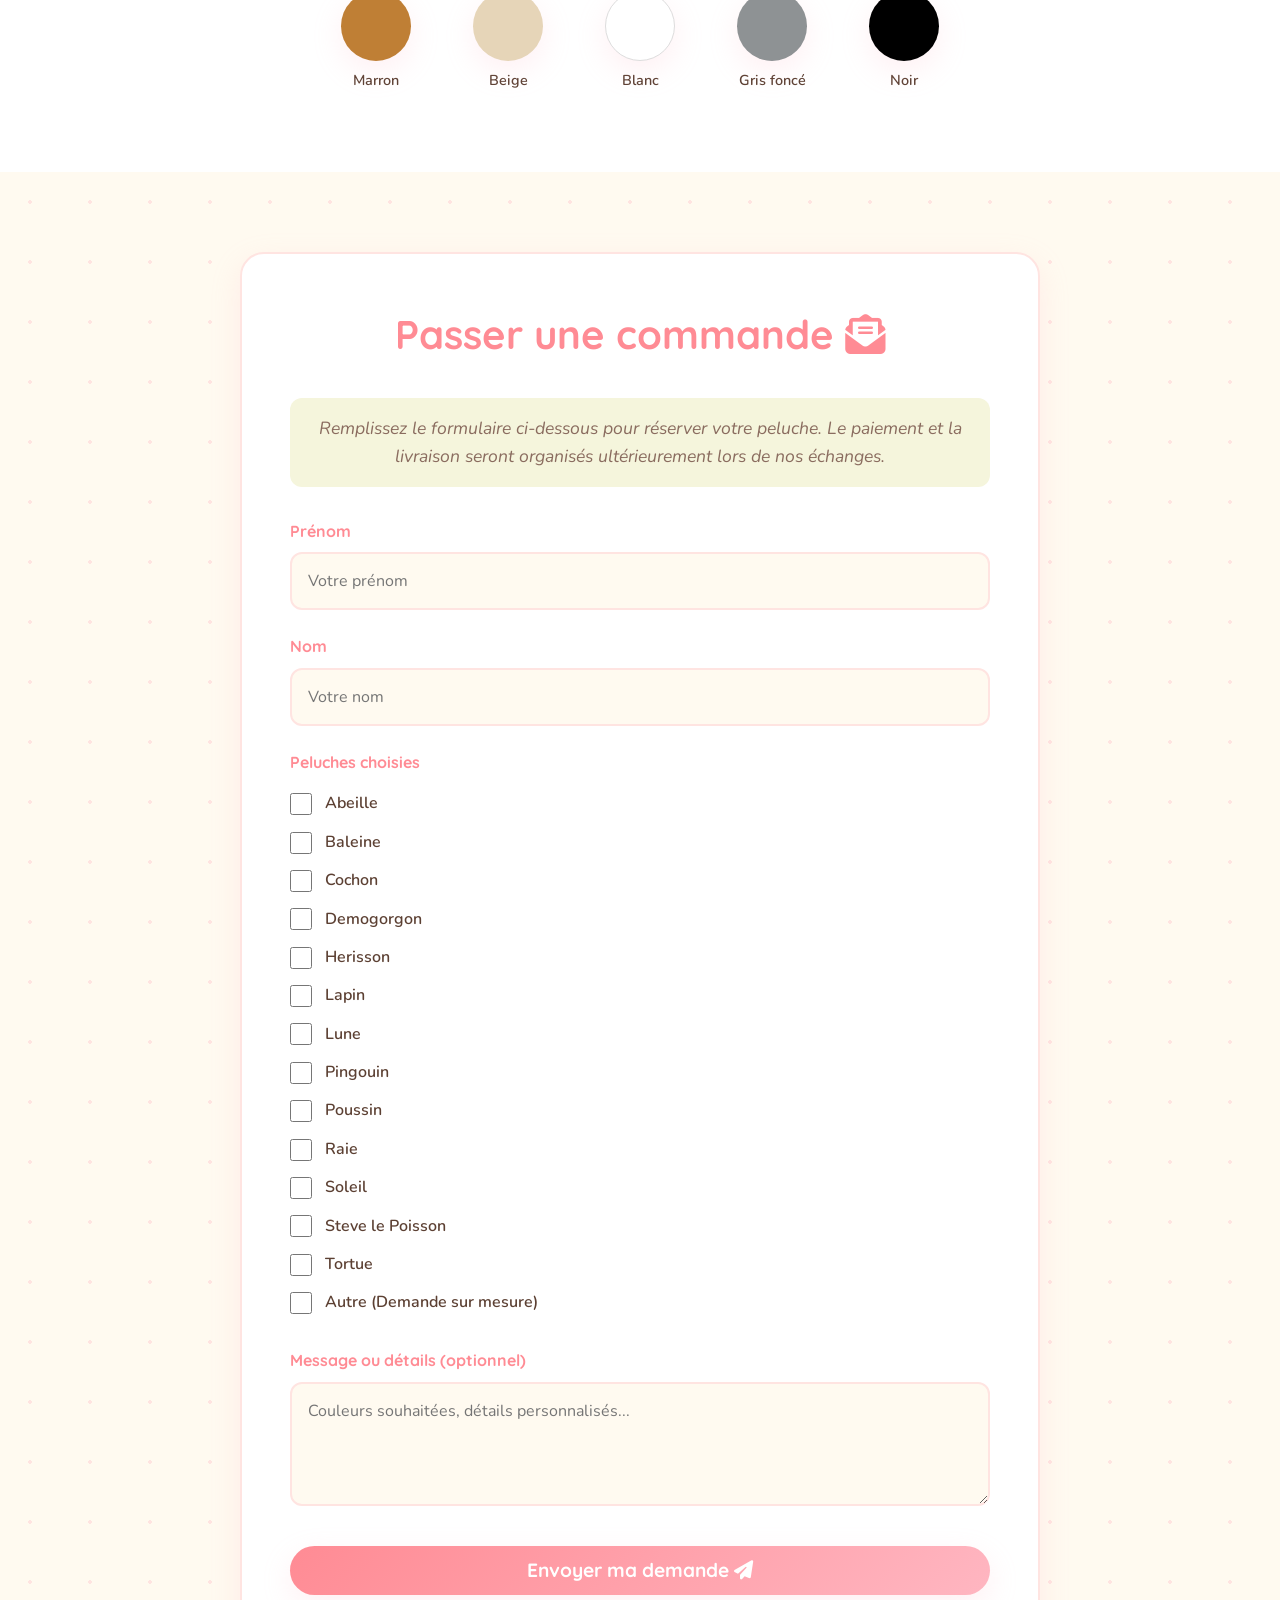
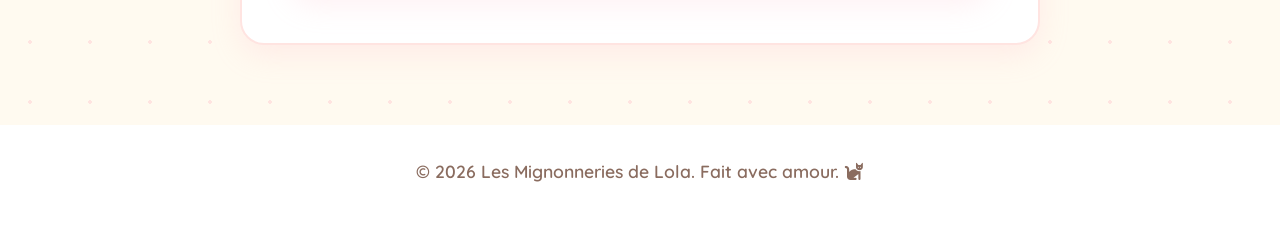
==== commit aaad18eb: "Add files via upload" ====
--- a/index.html
+++ b/index.html
@@ -38,6 +38,9 @@
                     parfaites pour offrir ou se faire plaisir.</p>
                 <a href="#collection" class="btn-primary btn-large">Découvrir la collection</a>
             </div>
+            <div class="hero-bear" aria-hidden="true">
+                <img src="images/nounous.png" alt="Nounours fait main avec amour">
+            </div>
             <div class="hero-decorations">
                 <!-- Decorative elements will be styled in CSS -->
                 <div class="blob shape-1"></div>
@@ -134,6 +137,16 @@
                 </div>
                 <div class="card">
                     <div class="card-img-wrapper">
+                        <img src="images/poussin.jpg" alt="Poussin en peluche">
+                    </div>
+                    <div class="card-content">
+                        <h3>Poussin</h3>
+                        <p>Un petit poussin tout rond et tout doux. Taille fixe : petite (8€).</p>
+                        <button class="btn-secondary" onclick="selectPlushie('Poussin')">Choisir</button>
+                    </div>
+                </div>
+                <div class="card">
+                    <div class="card-img-wrapper">
                         <img src="images/raie.jpg" alt="Raie en peluche">
                     </div>
                     <div class="card-content">
@@ -280,6 +293,10 @@
                             <label class="checkbox-label"><input type="checkbox" name="peluche" value="Pingouin"
                                     id="chk-Pingouin"> Pingouin
                                 <input type="number" class="plushie-qty" min="1" value="1" aria-label="Quantite Pingouin"
+                                    style="display: none; margin-left: 8px; width: 70px;"></label>
+                            <label class="checkbox-label"><input type="checkbox" name="peluche" value="Poussin"
+                                    id="chk-Poussin"> Poussin
+                                <input type="number" class="plushie-qty" min="1" value="1" aria-label="Quantite Poussin"
                                     style="display: none; margin-left: 8px; width: 70px;"></label>
                             <label class="checkbox-label"><input type="checkbox" name="peluche" value="Raie"
                                     id="chk-Raie"> Raie
--- a/style.css
+++ b/style.css
@@ -145,6 +145,7 @@
     min-height: 80vh;
     display: flex;
     align-items: center;
+    justify-content: space-between;
     padding: 2rem 5%;
     position: relative;
     overflow: hidden;
@@ -160,6 +161,30 @@
     border-radius: var(--border-radius);
     backdrop-filter: blur(5px);
     border: 2px dashed var(--primary-color);
+}
+
+.hero-bear {
+    width: 260px;
+    min-height: 320px;
+    order: 0;
+    margin-left: 2rem;
+    margin-right: 0;
+    display: flex;
+    flex-direction: column;
+    align-items: center;
+    justify-content: center;
+    z-index: 10;
+}
+
+.hero-bear img {
+    width: 100%;
+    height: 100%;
+    min-height: 290px;
+    object-fit: cover;
+    object-position: center;
+    border-radius: 20px;
+    display: block;
+    box-shadow: 0 12px 28px rgba(77, 39, 54, 0.18);
 }
 
 .hero-decorations {
@@ -508,9 +533,13 @@
     .nav ul {
         flex-wrap: nowrap;
         justify-content: flex-end;
-        gap: 0.45rem;
-        overflow-x: auto;
-        padding-bottom: 0.2rem;
+        gap: 0;
+        overflow: visible;
+        padding-bottom: 0;
+    }
+
+    .nav a:not(.btn-primary) {
+        display: none;
     }
 
     .nav a {
@@ -518,6 +547,11 @@
         padding: 0.3rem 0.5rem;
         white-space: nowrap;
     }
+
+    .nav .btn-primary {
+        padding: 0.35rem 0.65rem;
+        font-size: 0.8rem;
+    }
     
     .hero {
         text-align: center;
@@ -528,6 +562,18 @@
     .hero-content {
         padding: 1.5rem;
     }
+
+    .hero-bear {
+        width: min(88vw, 300px);
+        min-height: 260px;
+        margin: 1rem auto 0 auto;
+        order: 0;
+    }
+
+    .hero-bear img {
+        min-height: 230px;
+        border-radius: 16px;
+    }
     
     .hero-decorations {
         opacity: 0.4;
